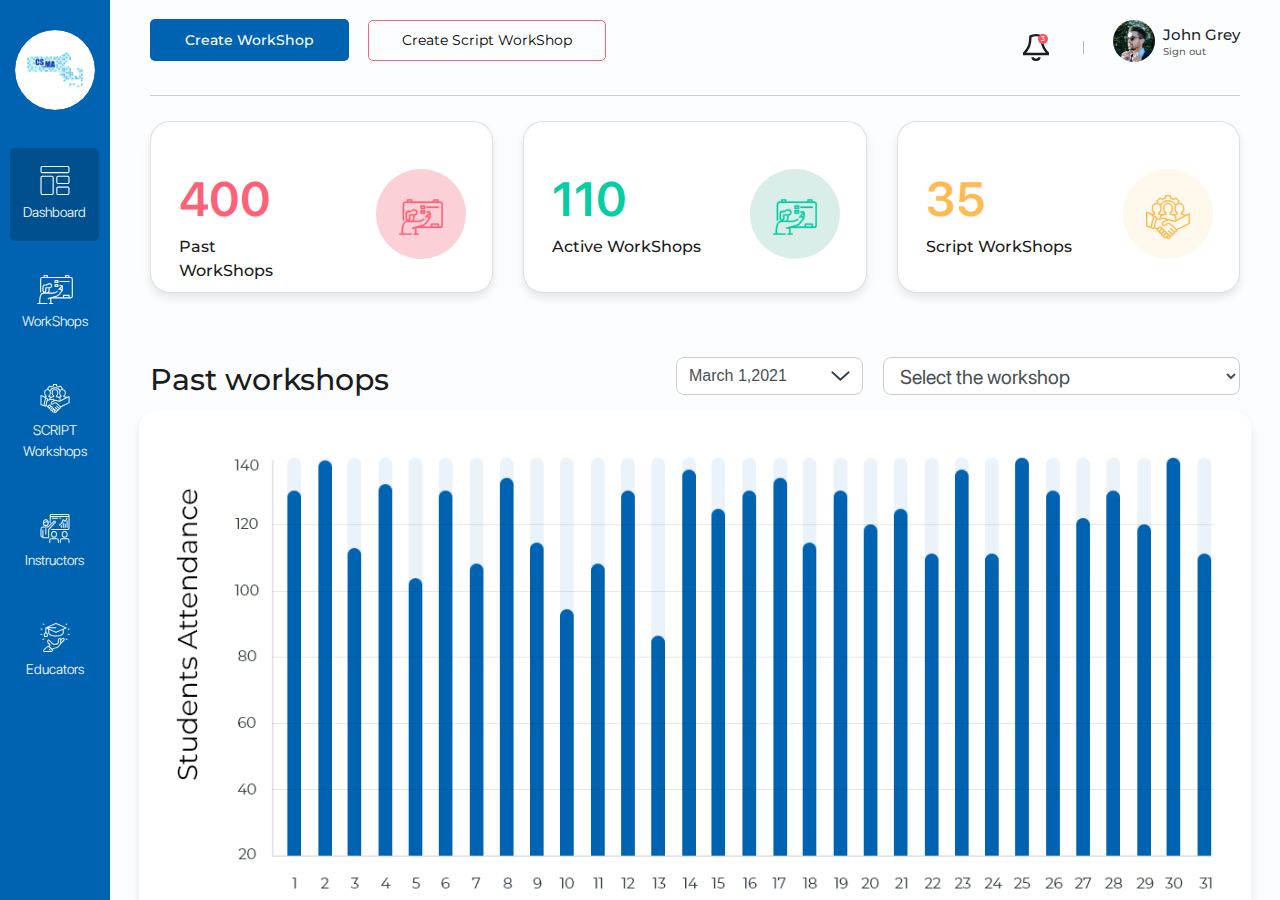
==== index.html @ d0d13c22 "init" ====
<!DOCTYPE html>
<html lang="en">
<head>
    <meta charset="UTF-8">
    <meta http-equiv="X-UA-Compatible" content="IE=edge">
    <meta name="viewport" content="width=device-width, initial-scale=1.0">
     <!--Fonts-->
     <link rel="preconnect" href="https://fonts.gstatic.com">
     <link href="https://fonts.googleapis.com/css2?family=Montserrat:ital,wght@0,100;0,200;0,300;0,400;0,500;0,600;0,700;0,800;0,900;1,100;1,200;1,300;1,400;1,500;1,600;1,700;1,800;1,900&display=swap" rel="stylesheet">
     <link rel="stylesheet" href="assets/fonts/SF-Pro-Display/font.css">
    <!--Material Icons-->
    <link rel="stylesheet" href="https://fonts.googleapis.com/icon?family=Material+Icons">
    <!--Bootstrap-->
    <link rel="stylesheet" href="https://maxcdn.bootstrapcdn.com/bootstrap/4.0.0/css/bootstrap.min.css" integrity="sha384-Gn5384xqQ1aoWXA+058RXPxPg6fy4IWvTNh0E263XmFcJlSAwiGgFAW/dAiS6JXm" crossorigin="anonymous">
    <!--CSS-->
    <link rel="stylesheet" href="assets/style/navbar.css">
    <link rel="stylesheet" href="assets\style\header.css">
    <link rel="stylesheet" href="assets/style/card.css">
    <link rel="stylesheet" href="assets\style\main.css">
    <link rel="stylesheet" href="assets\style\pastworkshops.css">
    <link rel="stylesheet" href="assets\style\card_status.css">
    <title>Dashboard</title>
</head>
<body>
    <div class="wrapper">
        <nav>
            <div class="logo">
                <img src="assets/img/Bitmap.png">
            </div>
            <ul class="nav-links">
                <li><a class="active" href="dashboard.html"><img src="assets/icon/Combined Shape.svg" alt="">  Dashboard</a></li>
                <li><a href="workshops.html"><img src="assets/icon/Combined Shape-11.svg" alt=""> WorkShops</a></li>
                <li><a href="script-workshops.html"><img src="assets/icon/Fill 1.svg" alt=""> SCRIPT Workshops</a></li>
                <li><a href="instructors.html"><img src="assets/icon/Combined Shape 3.svg" alt=""> Instructors</a></li>
                <li><a href="educators.html"><img src="assets/icon/Combined Shape-2.svg" alt=""> Educators</a></li>
            </ul>
        </nav>
        <div class="main-content">
            <div class="user-section">
                <header class="user-info">
                    <div class="user-info-btns">
                        <a class="new-workshop" href="create-workshops.html">Create WorkShop</a>
                        <button>Create Script WorkShop</button>
                    </div>
                    <div class="user-profile">
                        <div class="notification">
                            <div class="counter">3</div>
                            <img src="assets/icon/Group 22.svg" alt="">
                        </div>
                        <img class="separator" src="assets/icon/separator.svg" alt="">
                        <div class="profile">
                            <div class="profile-pic">
                                <img src="assets/icon/Bitmap.svg" alt="">
                            </div>
                            <div class="profile-name">
                                <h1>John Grey</h1>
                                <p>Sign out</p>
                            </div>
                        </div>
                    </div>
                </header>
            </div>
        
            <div class="content">
                <div class="row">
                    <div class="col-4">
                        <div class="card custom-card">
                            <div class="card-body w-100 p-0">
                               <div class="card-status">
                                   <div class="status-content">
                                       <div class="status-heading">400</div>
                                       <div class="status-paragraph">Past WorkShops</div>
                                   </div>
                                   <div class="status-image">
                                       <div class="status-image-circle">
                                        <img class="icon1"src="assets\icon\Combined Shape 7.svg">
                                       </div>
                                   </div>
                               </div>
                            </div>
                        </div>
                    </div>
                    <div class="col-4">
                        <div class="card custom-card">
                            <div class="card-body w-100 p-0">
                               <div class="card-status">
                                   <div class="status-content1">
                                       <div class="status-heading1">110</div>
                                       <div class="status-paragraph">Active WorkShops</div>
                                   </div>
                                   <div class="status-image">
                                       <div class="status-image-circle1">
                                        <img class="icon1"src="assets\icon\Combined Shape 5.svg">
                                       </div>
                                       
                                   </div>
                
                               </div>
                            </div>
                        </div>
                    </div>
                    <div class="col-4">
                        <div class="card custom-card">
                            <div class="card-body w-100 p-0">
                               <div class="card-status">
                                   <div class="status-content2">
                                       <div class="status-heading2">35</div>
                                       <div class="status-paragraph">Script WorkShops</div>
                                   </div>
                                   <div class="status-image">
                                       <div class="status-image-circle2">
                                        <img class="icon3"src="assets\icon\Fill 23.svg">
                                       </div>
                                       
                                   </div>
                
                               </div>
                            </div>
                        </div>
                    </div>
                </div>
                    
                                
            </div>
            <div class="past-workshop">
              <div class="past-workshop-heading">
                  Past workshops
              </div>
              <div class="past-workshop-dropdown">
                  <div class="past-workshop-dropdown1">
                    <div class="input-group date-picker ">
                        <input type="text" class="form-control remove-merging bg-none" value="March 1,2021" >
                        <div class="input-group-append">
                          <span class="input-group-text  addon" id="basic-addon2"><img src="assets\icon\Path 2 Copy 4.svg"></span>
                        </div>
                      </div>
                  </div>
                  <div class="past-workshop-dropdown2">
                      <div class="form-group">
                        <select class="form-control" id="exampleFormControlSelect1" >
                          <option value="select the workshop" disabled selected>Select the workshop</option>
                          <option>2</option>
                          <option>3</option>
                          <option>4</option>
                          <option>5</option>
                        </select>
                      </div>
                 </div>
              </div>
            </div>
            <div class="student-attendance-graph">
                <img class="student-attendance-graph-image" src="assets/img/Group 21.png">
            </div>
            <div class="recently-created-workshop">
                <div class="recently-created-workshop-heading ">Recently Created Workshops</div>
                <div class="combine-arrow-button">
                    <div class="recently-created-workshop-button ">
                        <button type="button" class="btn bg-white" >See All</button>
                    </div>
                    <div class="recently-created-workshop-arrows">
                        <div class="left-arrow">
                            <div class="placement-arrow"><img src="assets/icon/Group 5.png"></div>
                        </div>
                        <div class="right-arrow">
                            <div class="placement-arrow"><img src="assets/icon/rightarrow.png"></div>
                        </div>
                    </div>
                </div>
            </div>

            <div class="items dashboard-items">
                <div class="item">
                    <div class="item-img">
                        <img src="assets/img/p-8.jpg">
                    </div>
                    <div class="item-desc">
                        <h1>Join us for special event featuring Arne Duncan, former U.S...</h1>
                        <p>- By Alberta Berg</p>
                        <ul>
                            <li><span class="material-icons">event</span>Thursday, April 15</li>
                            <li><span class="material-icons">watch_later</span>10 am PST / 1 pm EST</li>
                            <li><span class="material-icons">location_on</span>1710 Blanc Ln, FL 32577</li>
                        </ul>
                        <div class="item-btns">
                            <button>See Details</button>
                            <button><span class="material-icons">edit</span>Edit</button>
                        </div>
                    </div>
                </div>
                <div class="item">
                    <div class="item-img">
                        <img src="assets/img/p-9.jpg">
                    </div>
                    <div class="item-desc">
                        <h1>Join us for special event featuring Arne Duncan, former U.S...</h1>
                        <p>- By Alberta Berg</p>
                        <ul>
                            <li><span class="material-icons">event</span>Thursday, April 15</li>
                            <li><span class="material-icons">watch_later</span>10 am PST / 1 pm EST</li>
                            <li><span class="material-icons">location_on</span>1710 Blanc Ln, FL 32577</li>
                        </ul>
                        <div class="item-btns">
                            <button>See Details</button>
                            <button><span class="material-icons">edit</span>Edit</button>
                        </div>
                    </div>
                </div>
                <div class="item">
                    <div class="item-img">
                        <img src="assets/img/p-3.jpg">
                    </div>
                    <div class="item-desc">
                        <h1>Join us for special event featuring Arne Duncan, former U.S...</h1>
                        <p>- By Alberta Berg</p>
                        <ul>
                            <li><span class="material-icons">event</span>Thursday, April 15</li>
                            <li><span class="material-icons">watch_later</span>10 am PST / 1 pm EST</li>
                            <li><span class="material-icons">location_on</span>1710 Blanc Ln, FL 32577</li>
                        </ul>
                        <div class="item-btns">
                            <button>See Details</button>
                            <button><span class="material-icons">edit</span>Edit</button>
                        </div>
                    </div>
                </div>
            </div>
            <footer>
                <p>©2021 - <span style="color: #005090;">CSforMA</span> | All Right Reserved</p>
                <img src="assets/icon/powered-by.svg" alt="">
            </footer>
        </div>
    </div>
</body>
---- assets/fonts/SF-Pro-Display/font.css ----
@font-face {
    font-family: 'SF Pro Display';
       src: url('SF-Pro-Display-Thin.otf');
       src: url('SF-Pro-Display-Thin.otf') format('opentype');
    font-weight: 100;
    font-style: normal;
    font-stretch: normal;
 }
 
 @font-face {
    font-family: 'SF Pro Display';
       src: url('SF-Pro-Display-ThinItalic.otf');
       src: url('SF-Pro-Display-ThinItalic.otf') format('opentype');
    font-weight: 100;
    font-style: italic;
    font-stretch: normal;
 }

 @font-face {
    font-family: 'SF Pro Display';
       src: url('SF-Pro-Display-Ultralight.otf');
       src: url('SF-Pro-Display-Ultralight.otf') format('opentype');
    font-weight: 200;
    font-style: normal;
    font-stretch: normal;
 }

 @font-face {
    font-family: 'SF Pro Display';
       src: url('SF-Pro-Display-UltralightItalic.otf');
       src: url('SF-Pro-Display-UltralightItalic.otf') format('opentype');
    font-weight: 200;
    font-style: italic;
    font-stretch: normal;
 }

 @font-face {
    font-family: 'SF Pro Display';
       src: url('SF-Pro-Display-Light.otf');
       src: url('SF-Pro-Display-Light.otf') format('opentype');
    font-weight: 300;
    font-style: normal;
    font-stretch: normal;
 }

 @font-face {
    font-family: 'SF Pro Display';
       src: url('SF-Pro-Display-LightItalic.otf');
       src: url('SF-Pro-Display-LightItalic.otf') format('opentype');
    font-weight: 300;
    font-style: italic;
    font-stretch: normal;
 }

 @font-face {
    font-family: 'SF Pro Display';
       src: url('SF-Pro-Display-Regular.otf');
       src: url('SF-Pro-Display-Regular.otf') format('opentype');
    font-weight: 400;
    font-style: normal;
    font-stretch: normal;
 }

 @font-face {
    font-family: 'SF Pro Display';
       src: url('SF-Pro-Display-RegularItalic.otf');
       src: url('SF-Pro-Display-RegularItalic.otf') format('opentype');
    font-weight: 400;
    font-style: italic;
    font-stretch: normal;
 }

 @font-face {
    font-family: 'SF Pro Display';
       src: url('SF-Pro-Display-Medium.otf');
       src: url('SF-Pro-Display-Medium.otf') format('opentype');
    font-weight: 500;
    font-style: normal;
    font-stretch: normal;
 }

 @font-face {
    font-family: 'SF Pro Display';
       src: url('SF-Pro-Display-MediumItalic.otf');
       src: url('SF-Pro-Display-MediumItalic.otf') format('opentype');
    font-weight: 500;
    font-style: italic;
    font-stretch: normal;
 }

 @font-face {
    font-family: 'SF Pro Display';
       src: url('SF-Pro-Display-Semibold.otf');
       src: url('SF-Pro-Display-Semibold.otf') format('opentype');
    font-weight: 600;
    font-style: normal;
    font-stretch: normal;
 }

 @font-face {
    font-family: 'SF Pro Display';
       src: url('SF-Pro-Display-SemiboldItalic.otf');
       src: url('SF-Pro-Display-SemiboldItalic.otf') format('opentype');
    font-weight: 600;
    font-style: italic;
    font-stretch: normal;
 }

 @font-face {
    font-family: 'SF Pro Display';
       src: url('SF-Pro-Display-Bold.otf');
       src: url('SF-Pro-Display-Bold.otf') format('opentype');
    font-weight: 700;
    font-style: normal;
    font-stretch: normal;
 }

 @font-face {
    font-family: 'SF Pro Display';
       src: url('SF-Pro-Display-BoldItalic.otf');
       src: url('SF-Pro-Display-BoldItalic.otf') format('opentype');
    font-weight: 700;
    font-style: italic;
    font-stretch: normal;
 }

 @font-face {
    font-family: 'SF Pro Display';
       src: url('SF-Pro-Display-Heavy.otf');
       src: url('SF-Pro-Display-Heavy.otf') format('opentype');
    font-weight: 800;
    font-style: normal;
    font-stretch: normal;
 }

 @font-face {
    font-family: 'SF Pro Display';
       src: url('SF-Pro-Display-HeavyItalic.otf');
       src: url('SF-Pro-Display-HeavyItalic.otf') format('opentype');
    font-weight: 800;
    font-style: italic;
    font-stretch: normal;
 }

 @font-face {
    font-family: 'SF Pro Display';
       src: url('SF-Pro-Display-Black.otf');
       src: url('SF-Pro-Display-Black.otf') format('opentype');
    font-weight: 900;
    font-style: normal;
    font-stretch: normal;
 }

 @font-face {
    font-family: 'SF Pro Display';
       src: url('SF-Pro-Display-BlackItalic.otf');
       src: url('SF-Pro-Display-Black.otf') format('opentype');
    font-weight: 900;
    font-style: italic;
    font-stretch: normal;
 }
---- assets/style/navbar.css ----
/*Navbar*/
.wrapper nav {
    width: 120px;
    height: 100vh;
    background-color: #0063B2;
    display: flex;
    flex-direction: column;
    align-items: center;
    padding-top: 30px;
}
nav .logo img{
    width: 80px;
    height: 80px;
    text-align: center;
    border-radius: 100%;
}
.nav-links {
    display: flex;
    flex-direction: column;
    align-items: center;
    margin-top: 30px;
}
.nav-links li {
    list-style: none;
    padding: 8px 0px;
    text-align: center;
}
.nav-links li a {
    display: flex;
    flex-direction: column;
    align-items: center;
    text-decoration: none;
    text-align: center;
    color: white;
    font-size: 14px;
    padding: 18px 13px;
    border-radius: 5px;
    font-family: 'SF Pro Display', sans-serif;
    font-weight: 300;
}
.nav-links li a img {
    width: 36px;
    height: 36px;
    padding-bottom: 7px;
}
.nav-links li a.active {
    background-color: #005090;
}
---- assets/style/card.css ----
/*Card*/
.user-work {margin-top: 25px;}
.user-work h1 {
    font-size: 35px;
}
.user-work button {
    outline: none;
    border: none;
    font-size: 14px;
    padding: 12px 35px;
    background: white;
    color: #0A69B5;
    border-radius: 5px;
    cursor: pointer;
    box-shadow: 0 8px 10px 6px rgba(131,134,163,.12);
}
.user-work button:last-child {
    color: #545657;
    background: #EFF5F9;
    margin-left: 15px;
    box-shadow: none;
}
.dashboard-items {
    margin: 0px 40px;
    padding: 25px 0px;
}
.items {
    display: grid;
    grid-template-columns: repeat(3, 1fr);
    grid-gap: 1.4rem;
    font-family: 'Montserrat', sans-serif;
}
.item {
    border-radius: 20px;
    box-shadow: 0 8px 10px 6px rgba(131,134,163,.12);
    overflow: hidden;
    position: relative;
}
.item .info-btn {
    display: inline-flex;
    justify-content: center;
    align-items: center;
    position: absolute;
    top: 0;
    right: 0;
    padding: 5px 10px;
    background-color: rgba(255, 255, 255, .8);
    border-radius: 20px;
    border: none;
    outline: none;
    transform: translate(-10px, 10px);
}
.item img {
    width: 100%;
    height: 200px;
}
.item-desc {
    padding: 12px;
}
.item-desc h1 {
    font-size: 18px;
}
.item-desc p {
    padding: 10px 0px;
    font-size: 14px;
}
.item-desc ul {
    display: flex;
    flex-wrap: wrap;
}
.item-desc ul li {
    list-style: none;
    display: flex;
    align-items: center;
    color: #777777;
    padding-right: 10px;
    font-size: 12px;
}
.item-desc ul li span {
    padding-right: 6px;
}
.item-desc .item-btns {
    display: flex;
    margin-top: 10px;
}
.item-btns button:first-child {
    width: 80%;
}
.item-btns button {
    outline: none;
    border: none;
    font-size: 13px;
    padding: 10px 0px;
    background: #0063B2;
    color: white;
    border-radius: 5px;
    cursor: pointer;
}
.item-btns button:last-child {
    color: black;
    background: #F2FCFA;
    padding: 10px 20px;
    margin-left: 20px;
    display: flex;
    align-items: center;
}
.item-desc button span {
    font-size: 17px;
    color: #03CEA4;
    padding-right: 6px;
}


@media screen and (max-width: 1000px) {
    .items {
        grid-template-columns: repeat(2, 1fr);
    }
}
@media screen and (max-width: 700px) {
    .items {
        grid-template-columns: 1fr;
    }
}
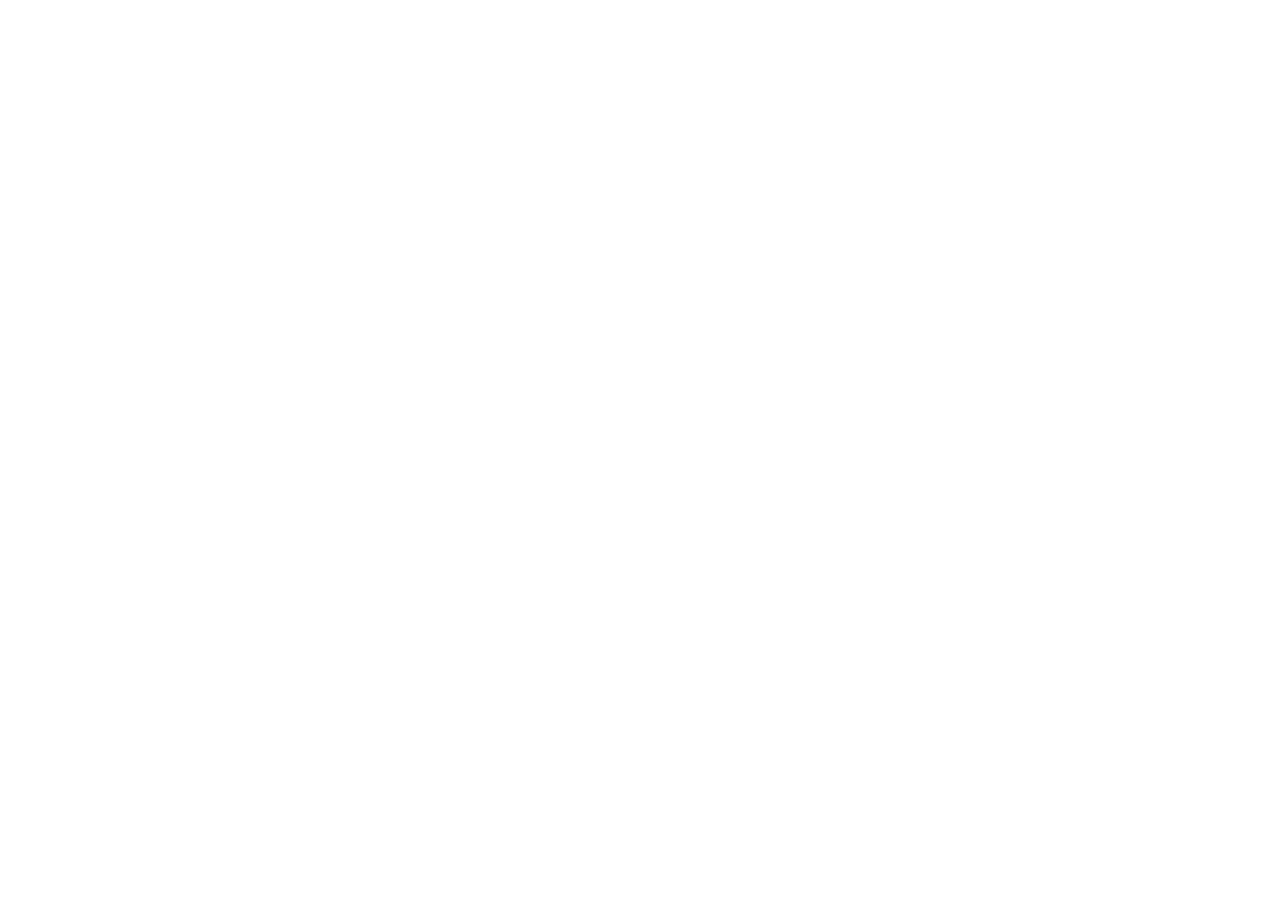
==== commit 61ff04a6: "React App" ====
--- a/index.html
+++ b/index.html
@@ -1,236 +1 @@
-<!DOCTYPE html>
-<html lang="en">
-<head>
-    <meta charset="UTF-8">
-    <meta http-equiv="X-UA-Compatible" content="IE=edge">
-    <meta name="viewport" content="width=device-width, initial-scale=1.0">
-     <!--Fonts-->
-     <link rel="preconnect" href="https://fonts.gstatic.com">
-     <link href="https://fonts.googleapis.com/css2?family=Montserrat:ital,wght@0,100;0,200;0,300;0,400;0,500;0,600;0,700;0,800;0,900;1,100;1,200;1,300;1,400;1,500;1,600;1,700;1,800;1,900&display=swap" rel="stylesheet">
-     <link rel="stylesheet" href="assets/fonts/SF-Pro-Display/font.css">
-    <!--Material Icons-->
-    <link rel="stylesheet" href="https://fonts.googleapis.com/icon?family=Material+Icons">
-    <!--Bootstrap-->
-    <link rel="stylesheet" href="https://maxcdn.bootstrapcdn.com/bootstrap/4.0.0/css/bootstrap.min.css" integrity="sha384-Gn5384xqQ1aoWXA+058RXPxPg6fy4IWvTNh0E263XmFcJlSAwiGgFAW/dAiS6JXm" crossorigin="anonymous">
-    <!--CSS-->
-    <link rel="stylesheet" href="assets/style/navbar.css">
-    <link rel="stylesheet" href="assets\style\header.css">
-    <link rel="stylesheet" href="assets/style/card.css">
-    <link rel="stylesheet" href="assets\style\main.css">
-    <link rel="stylesheet" href="assets\style\pastworkshops.css">
-    <link rel="stylesheet" href="assets\style\card_status.css">
-    <title>Dashboard</title>
-</head>
-<body>
-    <div class="wrapper">
-        <nav>
-            <div class="logo">
-                <img src="assets/img/Bitmap.png">
-            </div>
-            <ul class="nav-links">
-                <li><a class="active" href="dashboard.html"><img src="assets/icon/Combined Shape.svg" alt="">  Dashboard</a></li>
-                <li><a href="workshops.html"><img src="assets/icon/Combined Shape-11.svg" alt=""> WorkShops</a></li>
-                <li><a href="script-workshops.html"><img src="assets/icon/Fill 1.svg" alt=""> SCRIPT Workshops</a></li>
-                <li><a href="instructors.html"><img src="assets/icon/Combined Shape 3.svg" alt=""> Instructors</a></li>
-                <li><a href="educators.html"><img src="assets/icon/Combined Shape-2.svg" alt=""> Educators</a></li>
-            </ul>
-        </nav>
-        <div class="main-content">
-            <div class="user-section">
-                <header class="user-info">
-                    <div class="user-info-btns">
-                        <a class="new-workshop" href="create-workshops.html">Create WorkShop</a>
-                        <button>Create Script WorkShop</button>
-                    </div>
-                    <div class="user-profile">
-                        <div class="notification">
-                            <div class="counter">3</div>
-                            <img src="assets/icon/Group 22.svg" alt="">
-                        </div>
-                        <img class="separator" src="assets/icon/separator.svg" alt="">
-                        <div class="profile">
-                            <div class="profile-pic">
-                                <img src="assets/icon/Bitmap.svg" alt="">
-                            </div>
-                            <div class="profile-name">
-                                <h1>John Grey</h1>
-                                <p>Sign out</p>
-                            </div>
-                        </div>
-                    </div>
-                </header>
-            </div>
-        
-            <div class="content">
-                <div class="row">
-                    <div class="col-4">
-                        <div class="card custom-card">
-                            <div class="card-body w-100 p-0">
-                               <div class="card-status">
-                                   <div class="status-content">
-                                       <div class="status-heading">400</div>
-                                       <div class="status-paragraph">Past WorkShops</div>
-                                   </div>
-                                   <div class="status-image">
-                                       <div class="status-image-circle">
-                                        <img class="icon1"src="assets\icon\Combined Shape 7.svg">
-                                       </div>
-                                   </div>
-                               </div>
-                            </div>
-                        </div>
-                    </div>
-                    <div class="col-4">
-                        <div class="card custom-card">
-                            <div class="card-body w-100 p-0">
-                               <div class="card-status">
-                                   <div class="status-content1">
-                                       <div class="status-heading1">110</div>
-                                       <div class="status-paragraph">Active WorkShops</div>
-                                   </div>
-                                   <div class="status-image">
-                                       <div class="status-image-circle1">
-                                        <img class="icon1"src="assets\icon\Combined Shape 5.svg">
-                                       </div>
-                                       
-                                   </div>
-                
-                               </div>
-                            </div>
-                        </div>
-                    </div>
-                    <div class="col-4">
-                        <div class="card custom-card">
-                            <div class="card-body w-100 p-0">
-                               <div class="card-status">
-                                   <div class="status-content2">
-                                       <div class="status-heading2">35</div>
-                                       <div class="status-paragraph">Script WorkShops</div>
-                                   </div>
-                                   <div class="status-image">
-                                       <div class="status-image-circle2">
-                                        <img class="icon3"src="assets\icon\Fill 23.svg">
-                                       </div>
-                                       
-                                   </div>
-                
-                               </div>
-                            </div>
-                        </div>
-                    </div>
-                </div>
-                    
-                                
-            </div>
-            <div class="past-workshop">
-              <div class="past-workshop-heading">
-                  Past workshops
-              </div>
-              <div class="past-workshop-dropdown">
-                  <div class="past-workshop-dropdown1">
-                    <div class="input-group date-picker ">
-                        <input type="text" class="form-control remove-merging bg-none" value="March 1,2021" >
-                        <div class="input-group-append">
-                          <span class="input-group-text  addon" id="basic-addon2"><img src="assets\icon\Path 2 Copy 4.svg"></span>
-                        </div>
-                      </div>
-                  </div>
-                  <div class="past-workshop-dropdown2">
-                      <div class="form-group">
-                        <select class="form-control" id="exampleFormControlSelect1" >
-                          <option value="select the workshop" disabled selected>Select the workshop</option>
-                          <option>2</option>
-                          <option>3</option>
-                          <option>4</option>
-                          <option>5</option>
-                        </select>
-                      </div>
-                 </div>
-              </div>
-            </div>
-            <div class="student-attendance-graph">
-                <img class="student-attendance-graph-image" src="assets/img/Group 21.png">
-            </div>
-            <div class="recently-created-workshop">
-                <div class="recently-created-workshop-heading ">Recently Created Workshops</div>
-                <div class="combine-arrow-button">
-                    <div class="recently-created-workshop-button ">
-                        <button type="button" class="btn bg-white" >See All</button>
-                    </div>
-                    <div class="recently-created-workshop-arrows">
-                        <div class="left-arrow">
-                            <div class="placement-arrow"><img src="assets/icon/Group 5.png"></div>
-                        </div>
-                        <div class="right-arrow">
-                            <div class="placement-arrow"><img src="assets/icon/rightarrow.png"></div>
-                        </div>
-                    </div>
-                </div>
-            </div>
-
-            <div class="items dashboard-items">
-                <div class="item">
-                    <div class="item-img">
-                        <img src="assets/img/p-8.jpg">
-                    </div>
-                    <div class="item-desc">
-                        <h1>Join us for special event featuring Arne Duncan, former U.S...</h1>
-                        <p>- By Alberta Berg</p>
-                        <ul>
-                            <li><span class="material-icons">event</span>Thursday, April 15</li>
-                            <li><span class="material-icons">watch_later</span>10 am PST / 1 pm EST</li>
-                            <li><span class="material-icons">location_on</span>1710 Blanc Ln, FL 32577</li>
-                        </ul>
-                        <div class="item-btns">
-                            <button>See Details</button>
-                            <button><span class="material-icons">edit</span>Edit</button>
-                        </div>
-                    </div>
-                </div>
-                <div class="item">
-                    <div class="item-img">
-                        <img src="assets/img/p-9.jpg">
-                    </div>
-                    <div class="item-desc">
-                        <h1>Join us for special event featuring Arne Duncan, former U.S...</h1>
-                        <p>- By Alberta Berg</p>
-                        <ul>
-                            <li><span class="material-icons">event</span>Thursday, April 15</li>
-                            <li><span class="material-icons">watch_later</span>10 am PST / 1 pm EST</li>
-                            <li><span class="material-icons">location_on</span>1710 Blanc Ln, FL 32577</li>
-                        </ul>
-                        <div class="item-btns">
-                            <button>See Details</button>
-                            <button><span class="material-icons">edit</span>Edit</button>
-                        </div>
-                    </div>
-                </div>
-                <div class="item">
-                    <div class="item-img">
-                        <img src="assets/img/p-3.jpg">
-                    </div>
-                    <div class="item-desc">
-                        <h1>Join us for special event featuring Arne Duncan, former U.S...</h1>
-                        <p>- By Alberta Berg</p>
-                        <ul>
-                            <li><span class="material-icons">event</span>Thursday, April 15</li>
-                            <li><span class="material-icons">watch_later</span>10 am PST / 1 pm EST</li>
-                            <li><span class="material-icons">location_on</span>1710 Blanc Ln, FL 32577</li>
-                        </ul>
-                        <div class="item-btns">
-                            <button>See Details</button>
-                            <button><span class="material-icons">edit</span>Edit</button>
-                        </div>
-                    </div>
-                </div>
-            </div>
-            <footer>
-                <p>©2021 - <span style="color: #005090;">CSforMA</span> | All Right Reserved</p>
-                <img src="assets/icon/powered-by.svg" alt="">
-            </footer>
-        </div>
-    </div>
-</body>
-
-
-
+<!doctype html><html lang="en"><head><meta charset="utf-8"/><link rel="icon" href="/CS-For-MA/favicon.ico"/><meta name="viewport" content="width=device-width,initial-scale=1"/><meta name="theme-color" content="#000000"/><meta name="description" content="Web site created using create-react-app"/><link rel="apple-touch-icon" href="/CS-For-MA/logo192.png"/><link rel="manifest" href="/CS-For-MA/manifest.json"/><script type="text/javascript" src="https://www.gstatic.com/charts/loader.js"></script><link rel="preconnect" href="https://fonts.gstatic.com"><link href="https://fonts.googleapis.com/css2?family=Montserrat:ital,wght@0,100;0,200;0,300;0,400;0,500;0,600;0,700;0,800;0,900;1,100;1,200;1,300;1,400;1,500;1,600;1,700;1,800;1,900&display=swap" rel="stylesheet"><link rel="stylesheet" href="public/fonts/SF-Pro-Display"><link rel="stylesheet" href="https://fonts.googleapis.com/icon?family=Material+Icons"><link rel="stylesheet" href="https://maxcdn.bootstrapcdn.com/bootstrap/4.0.0/css/bootstrap.min.css" integrity="sha384-Gn5384xqQ1aoWXA+058RXPxPg6fy4IWvTNh0E263XmFcJlSAwiGgFAW/dAiS6JXm" crossorigin="anonymous"><title>React App</title><link href="/CS-For-MA/static/css/2.4c78f058.chunk.css" rel="stylesheet"><link href="/CS-For-MA/static/css/main.f5b9fc8c.chunk.css" rel="stylesheet"></head><body><noscript>You need to enable JavaScript to run this app.</noscript><div id="root"></div><script>!function(e){function r(r){for(var n,i,a=r[0],c=r[1],l=r[2],f=0,p=[];f<a.length;f++)i=a[f],Object.prototype.hasOwnProperty.call(o,i)&&o[i]&&p.push(o[i][0]),o[i]=0;for(n in c)Object.prototype.hasOwnProperty.call(c,n)&&(e[n]=c[n]);for(s&&s(r);p.length;)p.shift()();return u.push.apply(u,l||[]),t()}function t(){for(var e,r=0;r<u.length;r++){for(var t=u[r],n=!0,a=1;a<t.length;a++){var c=t[a];0!==o[c]&&(n=!1)}n&&(u.splice(r--,1),e=i(i.s=t[0]))}return e}var n={},o={1:0},u=[];function i(r){if(n[r])return n[r].exports;var t=n[r]={i:r,l:!1,exports:{}};return e[r].call(t.exports,t,t.exports,i),t.l=!0,t.exports}i.e=function(e){var r=[],t=o[e];if(0!==t)if(t)r.push(t[2]);else{var n=new Promise((function(r,n){t=o[e]=[r,n]}));r.push(t[2]=n);var u,a=document.createElement("script");a.charset="utf-8",a.timeout=120,i.nc&&a.setAttribute("nonce",i.nc),a.src=function(e){return i.p+"static/js/"+({}[e]||e)+"."+{3:"263b0678"}[e]+".chunk.js"}(e);var c=new Error;u=function(r){a.onerror=a.onload=null,clearTimeout(l);var t=o[e];if(0!==t){if(t){var n=r&&("load"===r.type?"missing":r.type),u=r&&r.target&&r.target.src;c.message="Loading chunk "+e+" failed.\n("+n+": "+u+")",c.name="ChunkLoadError",c.type=n,c.request=u,t[1](c)}o[e]=void 0}};var l=setTimeout((function(){u({type:"timeout",target:a})}),12e4);a.onerror=a.onload=u,document.head.appendChild(a)}return Promise.all(r)},i.m=e,i.c=n,i.d=function(e,r,t){i.o(e,r)||Object.defineProperty(e,r,{enumerable:!0,get:t})},i.r=function(e){"undefined"!=typeof Symbol&&Symbol.toStringTag&&Object.defineProperty(e,Symbol.toStringTag,{value:"Module"}),Object.defineProperty(e,"__esModule",{value:!0})},i.t=function(e,r){if(1&r&&(e=i(e)),8&r)return e;if(4&r&&"object"==typeof e&&e&&e.__esModule)return e;var t=Object.create(null);if(i.r(t),Object.defineProperty(t,"default",{enumerable:!0,value:e}),2&r&&"string"!=typeof e)for(var n in e)i.d(t,n,function(r){return e[r]}.bind(null,n));return t},i.n=function(e){var r=e&&e.__esModule?function(){return e.default}:function(){return e};return i.d(r,"a",r),r},i.o=function(e,r){return Object.prototype.hasOwnProperty.call(e,r)},i.p="/CS-For-MA/",i.oe=function(e){throw console.error(e),e};var a=this.webpackJsonpworkshops=this.webpackJsonpworkshops||[],c=a.push.bind(a);a.push=r,a=a.slice();for(var l=0;l<a.length;l++)r(a[l]);var s=c;t()}([])</script><script src="/CS-For-MA/static/js/2.934af453.chunk.js"></script><script src="/CS-For-MA/static/js/main.bddc1619.chunk.js"></script></body></html>